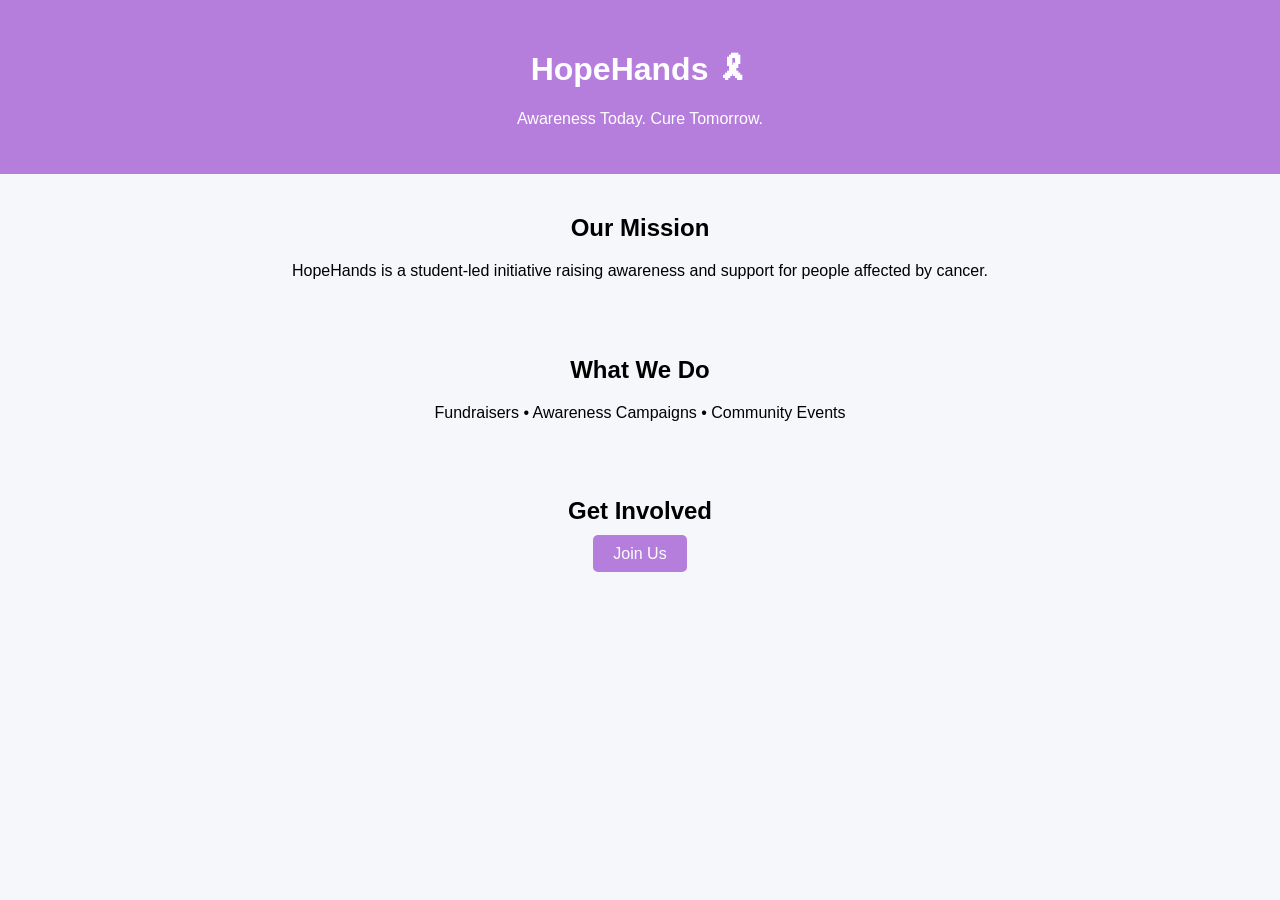
==== index.html @ 8326f3f4 "Create index.html" ====
<!DOCTYPE html>
<html>
<head>
  <title>HopeHands</title>
  <style>
    body {
      font-family: Arial;
      margin: 0;
      background: #f5f7fa;
      text-align: center;
    }
    header {
      background: #b57edc;
      color: white;
      padding: 30px;
    }
    section {
      padding: 20px;
    }
    .btn {
      background: #b57edc;
      color: white;
      padding: 10px 20px;
      text-decoration: none;
      border-radius: 5px;
    }
  </style>
</head>

<body>

<header>
  <h1>HopeHands 🎗</h1>
  <p>Awareness Today. Cure Tomorrow.</p>
</header>

<section>
  <h2>Our Mission</h2>
  <p>
    HopeHands is a student-led initiative raising awareness and support
    for people affected by cancer.
  </p>
</section>

<section>
  <h2>What We Do</h2>
  <p>Fundraisers • Awareness Campaigns • Community Events</p>
</section>

<section>
  <h2>Get Involved</h2>
  <a class="btn" href="#">Join Us</a>
</section>

</body>
</html>
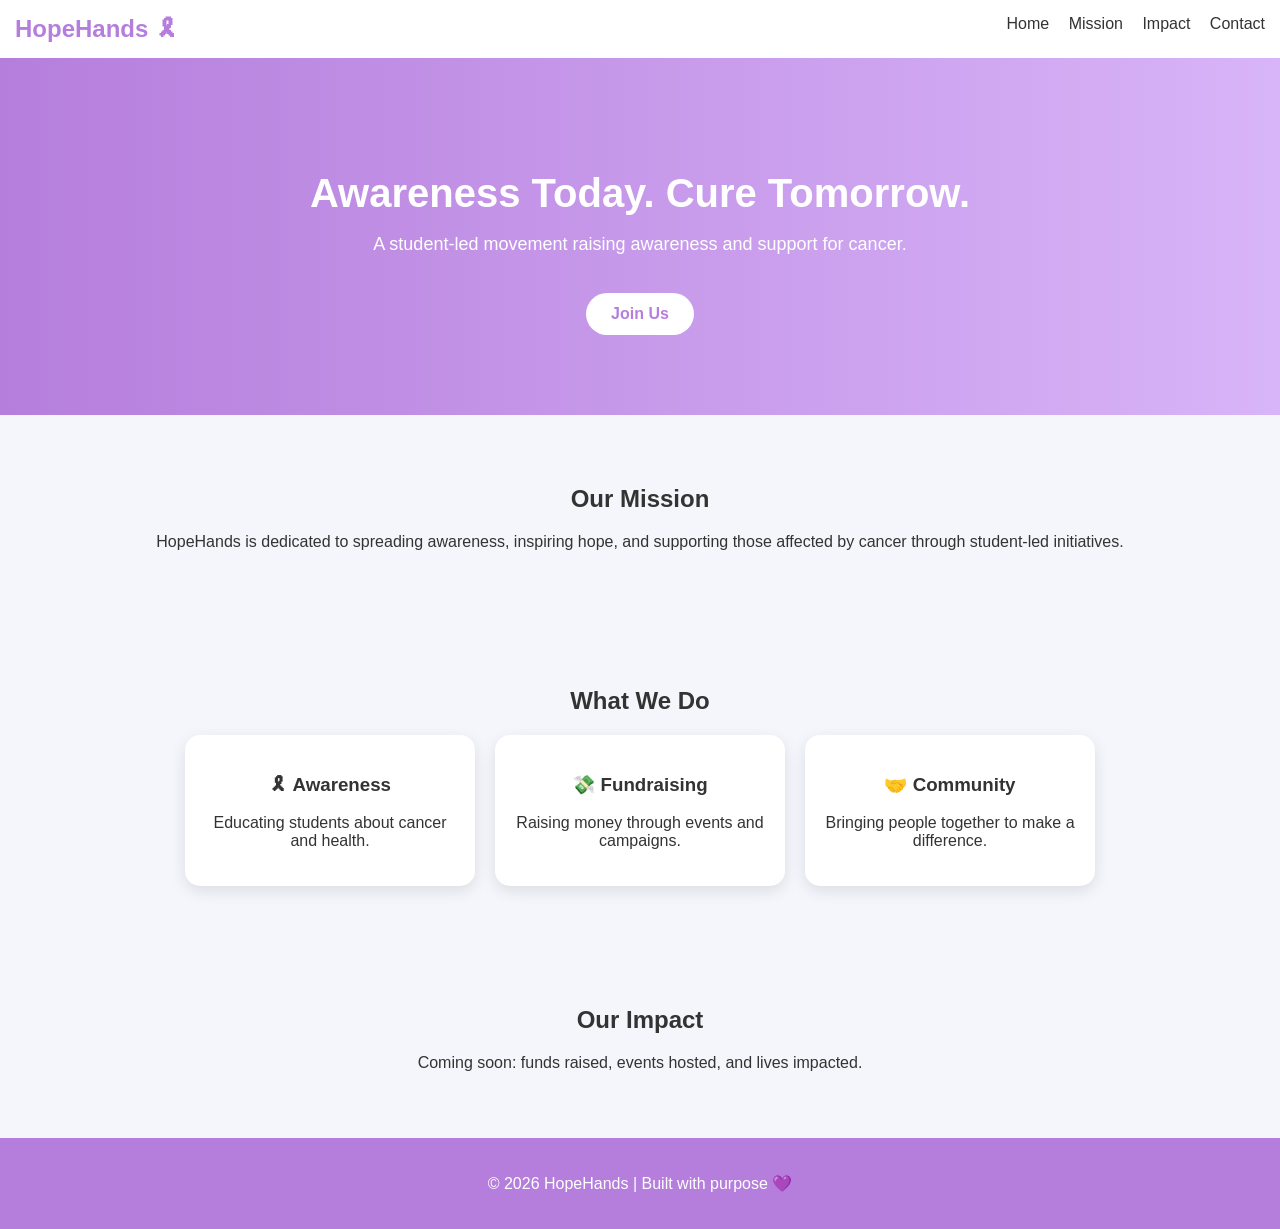
==== commit 6e9b9daa: "Update index.html" ====
--- a/index.html
+++ b/index.html
@@ -1,56 +1,156 @@
 <!DOCTYPE html>
-<html>
+<html lang="en">
 <head>
-  <title>HopeHands</title>
-  <style>
-    body {
-      font-family: Arial;
-      margin: 0;
-      background: #f5f7fa;
-      text-align: center;
-    }
-    header {
-      background: #b57edc;
-      color: white;
-      padding: 30px;
-    }
-    section {
-      padding: 20px;
-    }
-    .btn {
-      background: #b57edc;
-      color: white;
-      padding: 10px 20px;
-      text-decoration: none;
-      border-radius: 5px;
-    }
-  </style>
+<meta charset="UTF-8">
+<meta name="viewport" content="width=device-width, initial-scale=1.0">
+<title>HopeHands</title>
+
+<style>
+body {
+  margin: 0;
+  font-family: 'Segoe UI', sans-serif;
+  background: #f4f6fb;
+  color: #333;
+}
+
+/* NAVBAR */
+nav {
+  background: white;
+  padding: 15px;
+  display: flex;
+  justify-content: space-between;
+  box-shadow: 0 2px 5px rgba(0,0,0,0.1);
+}
+
+nav h1 {
+  color: #b57edc;
+  margin: 0;
+}
+
+nav a {
+  text-decoration: none;
+  margin-left: 15px;
+  color: #333;
+  font-weight: 500;
+}
+
+/* HERO */
+.hero {
+  background: linear-gradient(to right, #b57edc, #d8b4f8);
+  color: white;
+  padding: 80px 20px;
+  text-align: center;
+}
+
+.hero h2 {
+  font-size: 40px;
+  margin-bottom: 10px;
+}
+
+.hero p {
+  font-size: 18px;
+}
+
+.btn {
+  display: inline-block;
+  margin-top: 20px;
+  background: white;
+  color: #b57edc;
+  padding: 12px 25px;
+  border-radius: 25px;
+  text-decoration: none;
+  font-weight: bold;
+}
+
+/* SECTIONS */
+.section {
+  padding: 50px 20px;
+  text-align: center;
+}
+
+.cards {
+  display: flex;
+  flex-wrap: wrap;
+  justify-content: center;
+  gap: 20px;
+}
+
+.card {
+  background: white;
+  padding: 20px;
+  width: 250px;
+  border-radius: 15px;
+  box-shadow: 0 5px 15px rgba(0,0,0,0.1);
+}
+
+/* FOOTER */
+footer {
+  background: #b57edc;
+  color: white;
+  text-align: center;
+  padding: 20px;
+}
+</style>
 </head>
 
 <body>
 
-<header>
+<!-- NAVBAR -->
+<nav>
   <h1>HopeHands 🎗</h1>
-  <p>Awareness Today. Cure Tomorrow.</p>
-</header>
+  <div>
+    <a href="#">Home</a>
+    <a href="#">Mission</a>
+    <a href="#">Impact</a>
+    <a href="#">Contact</a>
+  </div>
+</nav>
 
-<section>
+<!-- HERO -->
+<section class="hero">
+  <h2>Awareness Today. Cure Tomorrow.</h2>
+  <p>A student-led movement raising awareness and support for cancer.</p>
+  <a class="btn" href="#">Join Us</a>
+</section>
+
+<!-- MISSION -->
+<section class="section">
   <h2>Our Mission</h2>
   <p>
-    HopeHands is a student-led initiative raising awareness and support
-    for people affected by cancer.
+    HopeHands is dedicated to spreading awareness, inspiring hope,
+    and supporting those affected by cancer through student-led initiatives.
   </p>
 </section>
 
-<section>
+<!-- WHAT WE DO -->
+<section class="section">
   <h2>What We Do</h2>
-  <p>Fundraisers • Awareness Campaigns • Community Events</p>
+  <div class="cards">
+    <div class="card">
+      <h3>🎗 Awareness</h3>
+      <p>Educating students about cancer and health.</p>
+    </div>
+    <div class="card">
+      <h3>💸 Fundraising</h3>
+      <p>Raising money through events and campaigns.</p>
+    </div>
+    <div class="card">
+      <h3>🤝 Community</h3>
+      <p>Bringing people together to make a difference.</p>
+    </div>
+  </div>
 </section>
 
-<section>
-  <h2>Get Involved</h2>
-  <a class="btn" href="#">Join Us</a>
+<!-- IMPACT -->
+<section class="section">
+  <h2>Our Impact</h2>
+  <p>Coming soon: funds raised, events hosted, and lives impacted.</p>
 </section>
+
+<!-- FOOTER -->
+<footer>
+  <p>© 2026 HopeHands | Built with purpose 💜</p>
+</footer>
 
 </body>
 </html>
